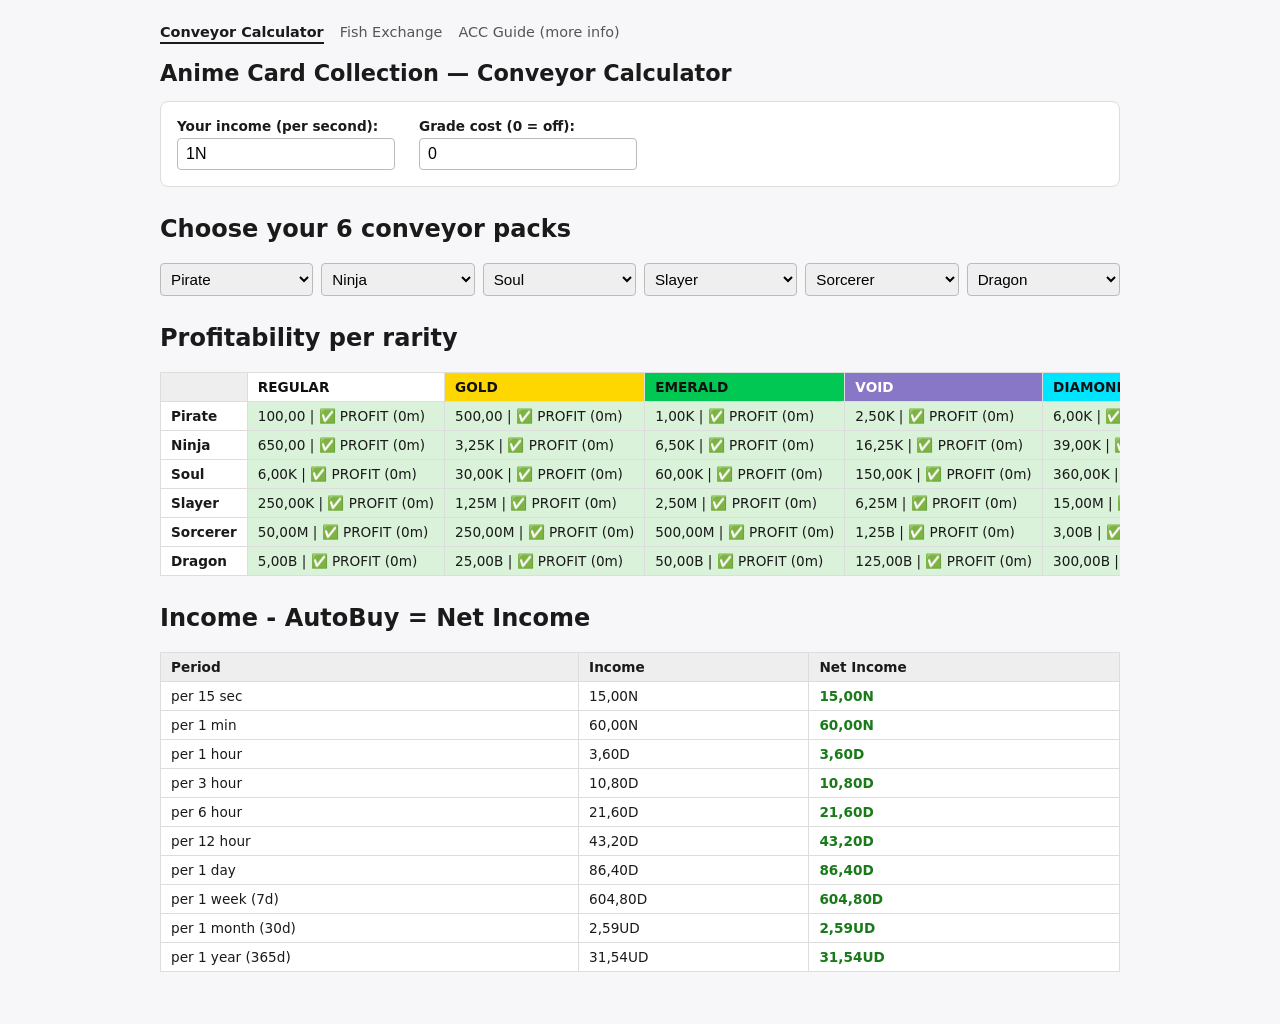
==== index.html @ 370dbda5 "Added website ACC Calculator from google sheet" ====
<!doctype html>
<html lang="en">
<head>
  <meta charset="UTF-8" />
  <meta name="viewport" content="width=device-width, initial-scale=1.0" />
  <title>Anime Card Collection Calculator</title>
  <link rel="stylesheet" href="style.css" />
</head>
<body>
  <nav class="site-nav">
    <a href="index.html" class="active">Conveyor Calculator</a>
    <a href="fish.html">Fish Exchange</a>
    <a href="https://docs.google.com/document/d/1gUpdrOSE_iLSi490szwMQ0rOaHFTAIxCz2Qb9LIMw8s/edit?tab=t.0" target="_blank" rel="noopener">ACC Guide (more info)</a>
  </nav>

  <h1>Anime Card Collection — Conveyor Calculator</h1>

  <section class="inputs">
    <label>
      Your income (per second):
      <input type="text" id="income-input" value="1N" />
    </label>
    <label>
      Grade cost (0 = off):
      <input type="text" id="grade-input" value="0" />
    </label>
  </section>

  <section>
    <h2>Choose your 6 conveyor packs</h2>
    <div id="pack-selectors" class="pack-selectors"></div>
  </section>

  <section>
    <h2>Profitability per rarity</h2>
    <div class="table-wrap">
      <table id="rarity-table"></table>
    </div>
  </section>

  <section>
    <h2>Income - AutoBuy = Net Income</h2>
    <div class="table-wrap">
      <table id="net-table"></table>
    </div>
  </section>

  <script src="config.js"></script>
  <script src="data.js"></script>
  <script src="script.js"></script>
</body>
</html>
---- style.css ----
body {
  font-family: system-ui, sans-serif;
  max-width: 960px;
  margin: 0 auto;
  padding: 24px;
  background: #f7f7f9;
  color: #1a1a1a;
}

h1 {
  font-size: 1.4rem;
}

.site-nav {
  display: flex;
  gap: 16px;
  margin-bottom: 16px;
  font-size: 0.9rem;
}

.site-nav a {
  color: #555;
  text-decoration: none;
  padding-bottom: 2px;
}

.site-nav a.active {
  color: #1a1a1a;
  font-weight: 700;
  border-bottom: 2px solid #1a1a1a;
}

.hint {
  color: #555;
  font-size: 0.9rem;
  margin-top: -8px;
}

.fish-result {
  font-weight: 700;
  font-size: 1.1rem;
}

section {
  margin-bottom: 28px;
}

.inputs {
  display: flex;
  gap: 24px;
  flex-wrap: wrap;
  background: white;
  padding: 16px;
  border-radius: 8px;
  border: 1px solid #ddd;
}

.inputs label {
  display: flex;
  flex-direction: column;
  gap: 4px;
  font-size: 0.85rem;
  font-weight: 600;
}

.inputs input {
  font-size: 1rem;
  padding: 6px 8px;
  border: 1px solid #bbb;
  border-radius: 4px;
}

.pack-selectors {
  display: grid;
  grid-template-columns: repeat(auto-fit, minmax(150px, 1fr));
  gap: 8px;
}

.pack-select {
  padding: 6px;
  border-radius: 4px;
  border: 1px solid #bbb;
  font-size: 0.95rem;
}

.table-wrap {
  overflow-x: auto;
}

table {
  border-collapse: collapse;
  width: 100%;
  background: white;
}

th, td {
  border: 1px solid #ddd;
  padding: 6px 10px;
  text-align: left;
  white-space: nowrap;
  font-size: 0.85rem;
}

th {
  background: #eee;
}

.pack-name {
  font-weight: 600;
}

.status-profit {
  background: #d9f2d9;
}

.status-slow_drain {
  background: #fff3cd;
}

.status-cash_drop {
  background: #f8d7da;
}

.status-negative {
  background: #f5c2c7;
  font-weight: 600;
}

.net-positive {
  color: #1a7a1a;
  font-weight: 600;
}

.net-negative {
  color: #b30000;
  font-weight: 600;
}

/* Rarity colors, shared between the conveyor table headers and the fish labels */
.rarity-regular { background: #ffffff; color: #111; }
.rarity-gold { background: #ffd700; color: #111; }
.rarity-emerald { background: #00c853; color: #111; }
.rarity-void { background: #8877c7; color: #fff; }
.rarity-diamond { background: #00e5ff; color: #111; }
.rarity-rainbow { background: #ff33cc; color: #111; }

.fish-label {
  display: inline-block;
  padding: 2px 8px;
  border-radius: 4px;
  font-weight: 700;
}
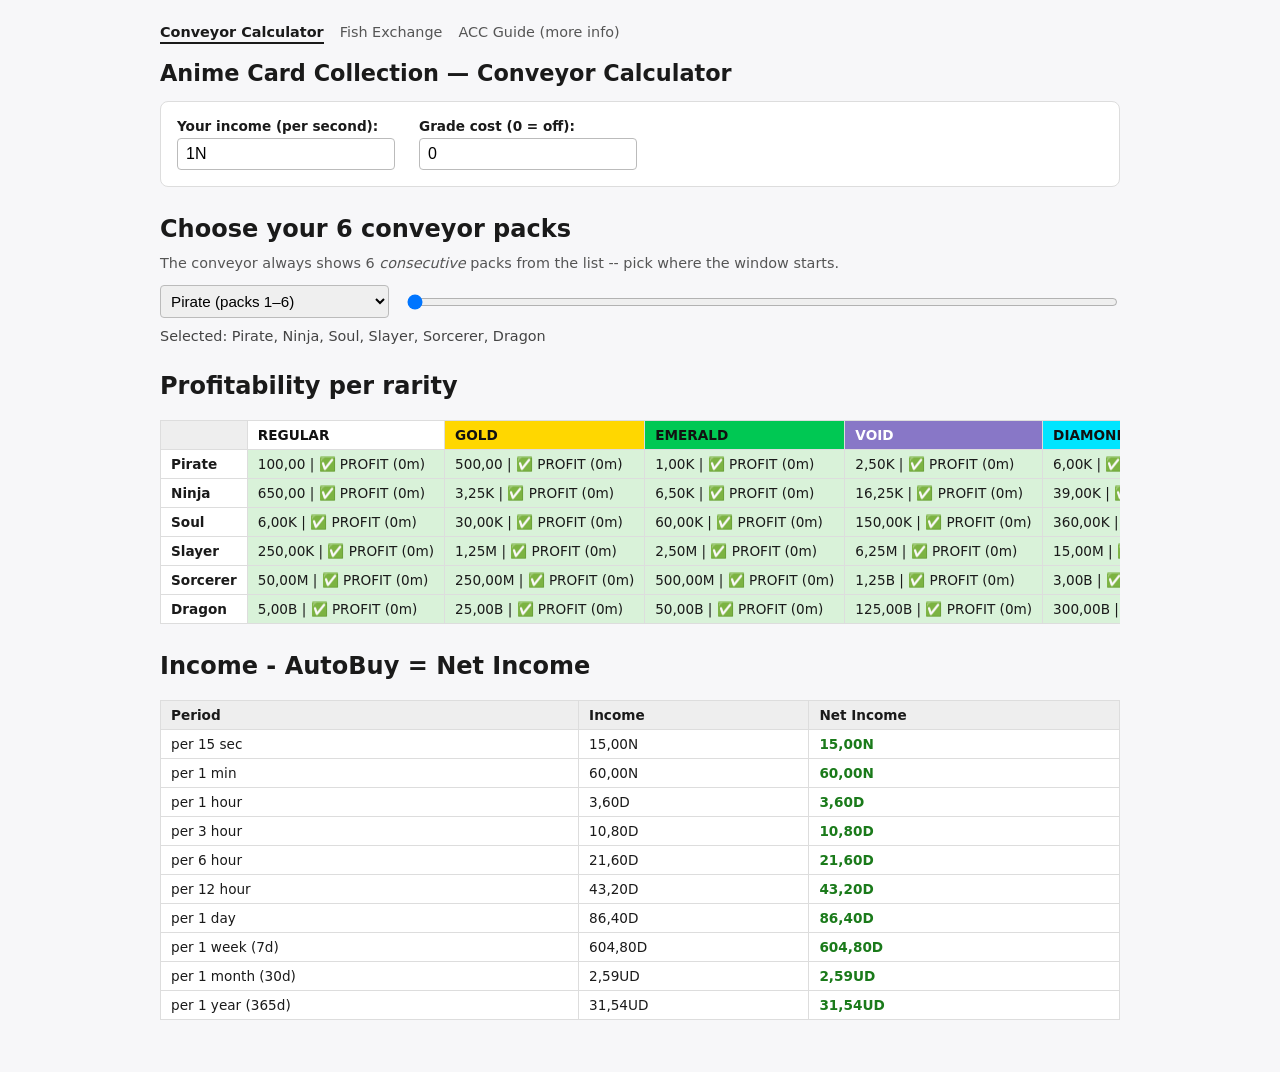
==== commit d70df8a4: "updated ACC_Cal for group instead of individual packs" ====
--- a/index.html
+++ b/index.html
@@ -28,7 +28,12 @@
 
   <section>
     <h2>Choose your 6 conveyor packs</h2>
-    <div id="pack-selectors" class="pack-selectors"></div>
+    <p class="hint">The conveyor always shows 6 <em>consecutive</em> packs from the list -- pick where the window starts.</p>
+    <div class="pack-window-picker">
+      <select id="start-pack"></select>
+      <input type="range" id="start-pack-slider" min="0" step="1" />
+    </div>
+    <div id="pack-window-preview" class="pack-window-preview"></div>
   </section>
 
   <section>
--- a/style.css
+++ b/style.css
@@ -70,17 +70,30 @@
   border-radius: 4px;
 }
 
-.pack-selectors {
-  display: grid;
-  grid-template-columns: repeat(auto-fit, minmax(150px, 1fr));
-  gap: 8px;
+.pack-window-picker {
+  display: flex;
+  align-items: center;
+  gap: 16px;
+  flex-wrap: wrap;
 }
 
-.pack-select {
+.pack-window-picker select {
   padding: 6px;
   border-radius: 4px;
   border: 1px solid #bbb;
   font-size: 0.95rem;
+  min-width: 220px;
+}
+
+.pack-window-picker input[type="range"] {
+  flex: 1;
+  min-width: 200px;
+}
+
+.pack-window-preview {
+  margin-top: 10px;
+  font-size: 0.9rem;
+  color: #444;
 }
 
 .table-wrap {
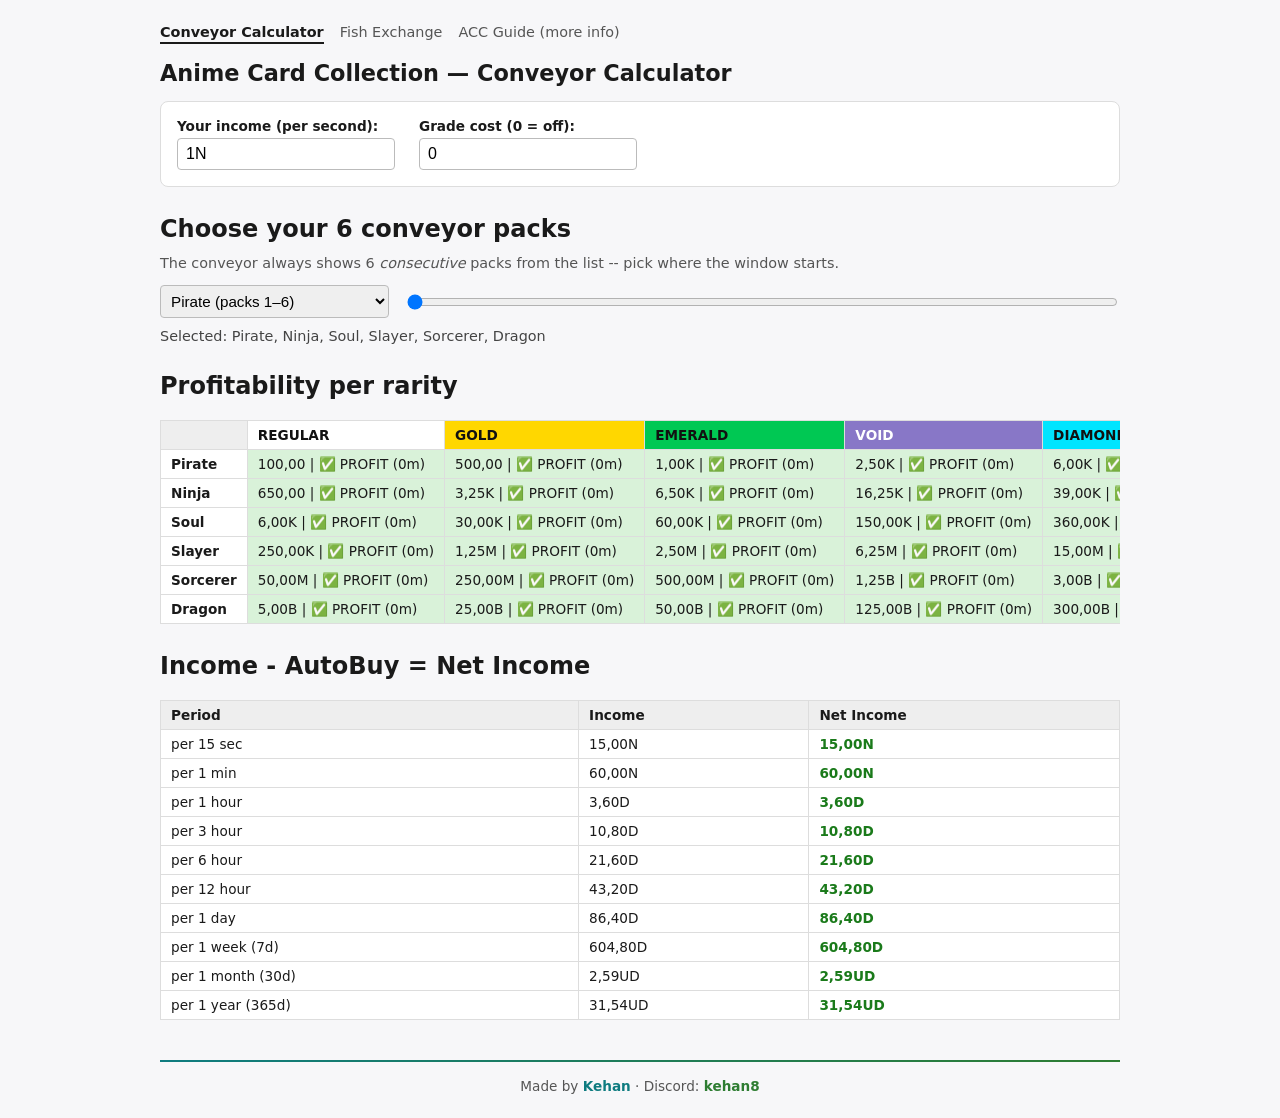
==== commit d7dac5d9: "added Made by Kehan" ====
--- a/index.html
+++ b/index.html
@@ -50,6 +50,10 @@
     </div>
   </section>
 
+  <footer class="site-footer">
+    Made by <span class="footer-name">Kehan</span> · Discord: <span class="footer-discord">kehan8</span>
+  </footer>
+
   <script src="config.js"></script>
   <script src="data.js"></script>
   <script src="script.js"></script>
--- a/style.css
+++ b/style.css
@@ -163,3 +163,24 @@
   border-radius: 4px;
   font-weight: 700;
 }
+
+/* Footer: muted aqua + green */
+.site-footer {
+  margin-top: 40px;
+  padding-top: 16px;
+  border-top: 2px solid;
+  border-image: linear-gradient(to right, #0f7c80, #2e7d32) 1;
+  text-align: center;
+  font-size: 0.85rem;
+  color: #555;
+}
+
+.footer-name {
+  color: #0f7c80;
+  font-weight: 700;
+}
+
+.footer-discord {
+  color: #2e7d32;
+  font-weight: 700;
+}
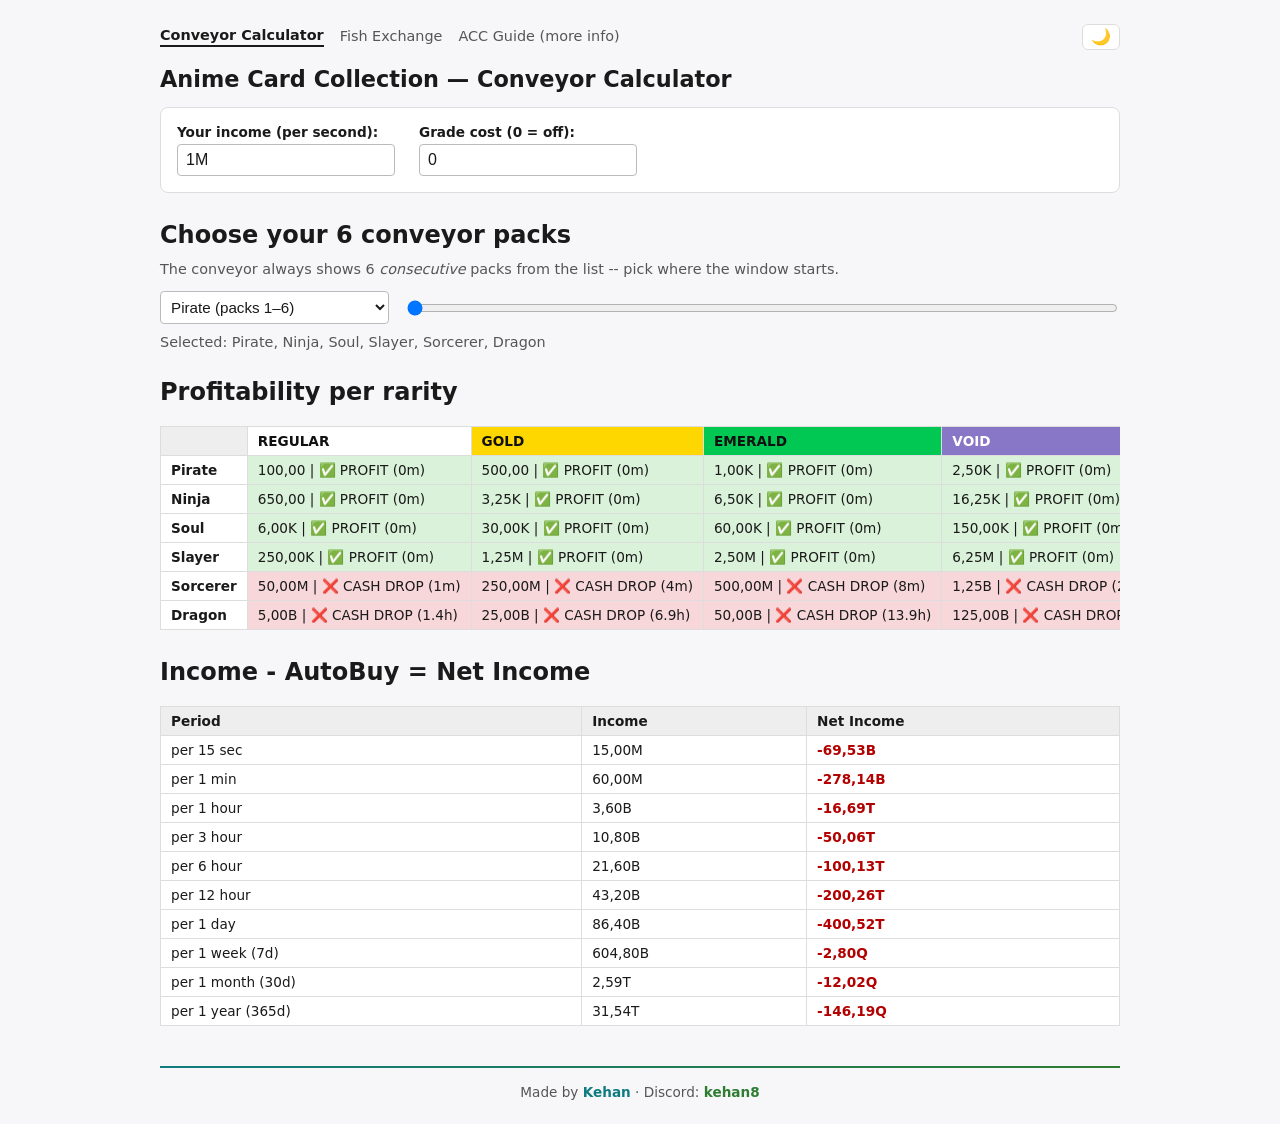
==== commit 57892e2a: "Added dark mode toggle" ====
--- a/index.html
+++ b/index.html
@@ -5,12 +5,14 @@
   <meta name="viewport" content="width=device-width, initial-scale=1.0" />
   <title>Anime Card Collection Calculator</title>
   <link rel="stylesheet" href="style.css" />
+  <script src="theme.js"></script>
 </head>
 <body>
   <nav class="site-nav">
     <a href="index.html" class="active">Conveyor Calculator</a>
     <a href="fish.html">Fish Exchange</a>
     <a href="https://docs.google.com/document/d/1gUpdrOSE_iLSi490szwMQ0rOaHFTAIxCz2Qb9LIMw8s/edit?tab=t.0" target="_blank" rel="noopener">ACC Guide (more info)</a>
+    <button type="button" id="theme-toggle" class="theme-toggle" aria-label="Switch to dark mode">🌙</button>
   </nav>
 
   <h1>Anime Card Collection — Conveyor Calculator</h1>
@@ -18,7 +20,7 @@
   <section class="inputs">
     <label>
       Your income (per second):
-      <input type="text" id="income-input" value="1N" />
+      <input type="text" id="income-input" value="1M" />
     </label>
     <label>
       Grade cost (0 = off):
--- a/style.css
+++ b/style.css
@@ -1,10 +1,49 @@
+/* Theme colors: light is the default, dark is turned on by theme.js */
+:root {
+  --bg: #f7f7f9;
+  --text: #1a1a1a;
+  --muted: #555;
+  --card: white;
+  --border: #ddd;
+  --input-border: #bbb;
+  --th-bg: #eee;
+  --status-profit: #d9f2d9;
+  --status-slow-drain: #fff3cd;
+  --status-cash-drop: #f8d7da;
+  --status-negative: #f5c2c7;
+  --net-positive: #1a7a1a;
+  --net-negative: #b30000;
+  --footer-aqua: #0f7c80;
+  --footer-green: #2e7d32;
+  color-scheme: light;
+}
+
+[data-theme="dark"] {
+  --bg: #121417;
+  --text: #e6e6e6;
+  --muted: #a0a0a0;
+  --card: #1c1f24;
+  --border: #333;
+  --input-border: #444;
+  --th-bg: #262a30;
+  --status-profit: #1e3a24;
+  --status-slow-drain: #3d3517;
+  --status-cash-drop: #4a2126;
+  --status-negative: #5c1f26;
+  --net-positive: #66bb6a;
+  --net-negative: #ef5350;
+  --footer-aqua: #4db6ac;
+  --footer-green: #66bb6a;
+  color-scheme: dark;
+}
+
 body {
   font-family: system-ui, sans-serif;
   max-width: 960px;
   margin: 0 auto;
   padding: 24px;
-  background: #f7f7f9;
-  color: #1a1a1a;
+  background: var(--bg);
+  color: var(--text);
 }
 
 h1 {
@@ -13,25 +52,38 @@
 
 .site-nav {
   display: flex;
+  align-items: center;
   gap: 16px;
   margin-bottom: 16px;
   font-size: 0.9rem;
 }
 
 .site-nav a {
-  color: #555;
+  color: var(--muted);
   text-decoration: none;
   padding-bottom: 2px;
 }
 
 .site-nav a.active {
-  color: #1a1a1a;
-  font-weight: 700;
-  border-bottom: 2px solid #1a1a1a;
+  color: var(--text);
+  font-weight: 700;
+  border-bottom: 2px solid var(--text);
+}
+
+/* Dark mode toggle, pushed to the right side of the nav */
+.theme-toggle {
+  margin-left: auto;
+  background: var(--card);
+  border: 1px solid var(--border);
+  border-radius: 6px;
+  padding: 4px 8px;
+  font-size: 1rem;
+  line-height: 1;
+  cursor: pointer;
 }
 
 .hint {
-  color: #555;
+  color: var(--muted);
   font-size: 0.9rem;
   margin-top: -8px;
 }
@@ -49,10 +101,10 @@
   display: flex;
   gap: 24px;
   flex-wrap: wrap;
-  background: white;
+  background: var(--card);
   padding: 16px;
   border-radius: 8px;
-  border: 1px solid #ddd;
+  border: 1px solid var(--border);
 }
 
 .inputs label {
@@ -66,8 +118,10 @@
 .inputs input {
   font-size: 1rem;
   padding: 6px 8px;
-  border: 1px solid #bbb;
+  border: 1px solid var(--input-border);
   border-radius: 4px;
+  background: var(--card);
+  color: var(--text);
 }
 
 .pack-window-picker {
@@ -80,9 +134,11 @@
 .pack-window-picker select {
   padding: 6px;
   border-radius: 4px;
-  border: 1px solid #bbb;
+  border: 1px solid var(--input-border);
   font-size: 0.95rem;
   min-width: 220px;
+  background: var(--card);
+  color: var(--text);
 }
 
 .pack-window-picker input[type="range"] {
@@ -93,7 +149,7 @@
 .pack-window-preview {
   margin-top: 10px;
   font-size: 0.9rem;
-  color: #444;
+  color: var(--muted);
 }
 
 .table-wrap {
@@ -103,11 +159,11 @@
 table {
   border-collapse: collapse;
   width: 100%;
-  background: white;
+  background: var(--card);
 }
 
 th, td {
-  border: 1px solid #ddd;
+  border: 1px solid var(--border);
   padding: 6px 10px;
   text-align: left;
   white-space: nowrap;
@@ -115,7 +171,7 @@
 }
 
 th {
-  background: #eee;
+  background: var(--th-bg);
 }
 
 .pack-name {
@@ -123,29 +179,29 @@
 }
 
 .status-profit {
-  background: #d9f2d9;
+  background: var(--status-profit);
 }
 
 .status-slow_drain {
-  background: #fff3cd;
+  background: var(--status-slow-drain);
 }
 
 .status-cash_drop {
-  background: #f8d7da;
+  background: var(--status-cash-drop);
 }
 
 .status-negative {
-  background: #f5c2c7;
+  background: var(--status-negative);
   font-weight: 600;
 }
 
 .net-positive {
-  color: #1a7a1a;
+  color: var(--net-positive);
   font-weight: 600;
 }
 
 .net-negative {
-  color: #b30000;
+  color: var(--net-negative);
   font-weight: 600;
 }
 
@@ -169,18 +225,18 @@
   margin-top: 40px;
   padding-top: 16px;
   border-top: 2px solid;
-  border-image: linear-gradient(to right, #0f7c80, #2e7d32) 1;
+  border-image: linear-gradient(to right, var(--footer-aqua), var(--footer-green)) 1;
   text-align: center;
   font-size: 0.85rem;
-  color: #555;
+  color: var(--muted);
 }
 
 .footer-name {
-  color: #0f7c80;
+  color: var(--footer-aqua);
   font-weight: 700;
 }
 
 .footer-discord {
-  color: #2e7d32;
-  font-weight: 700;
-}
+  color: var(--footer-green);
+  font-weight: 700;
+}
